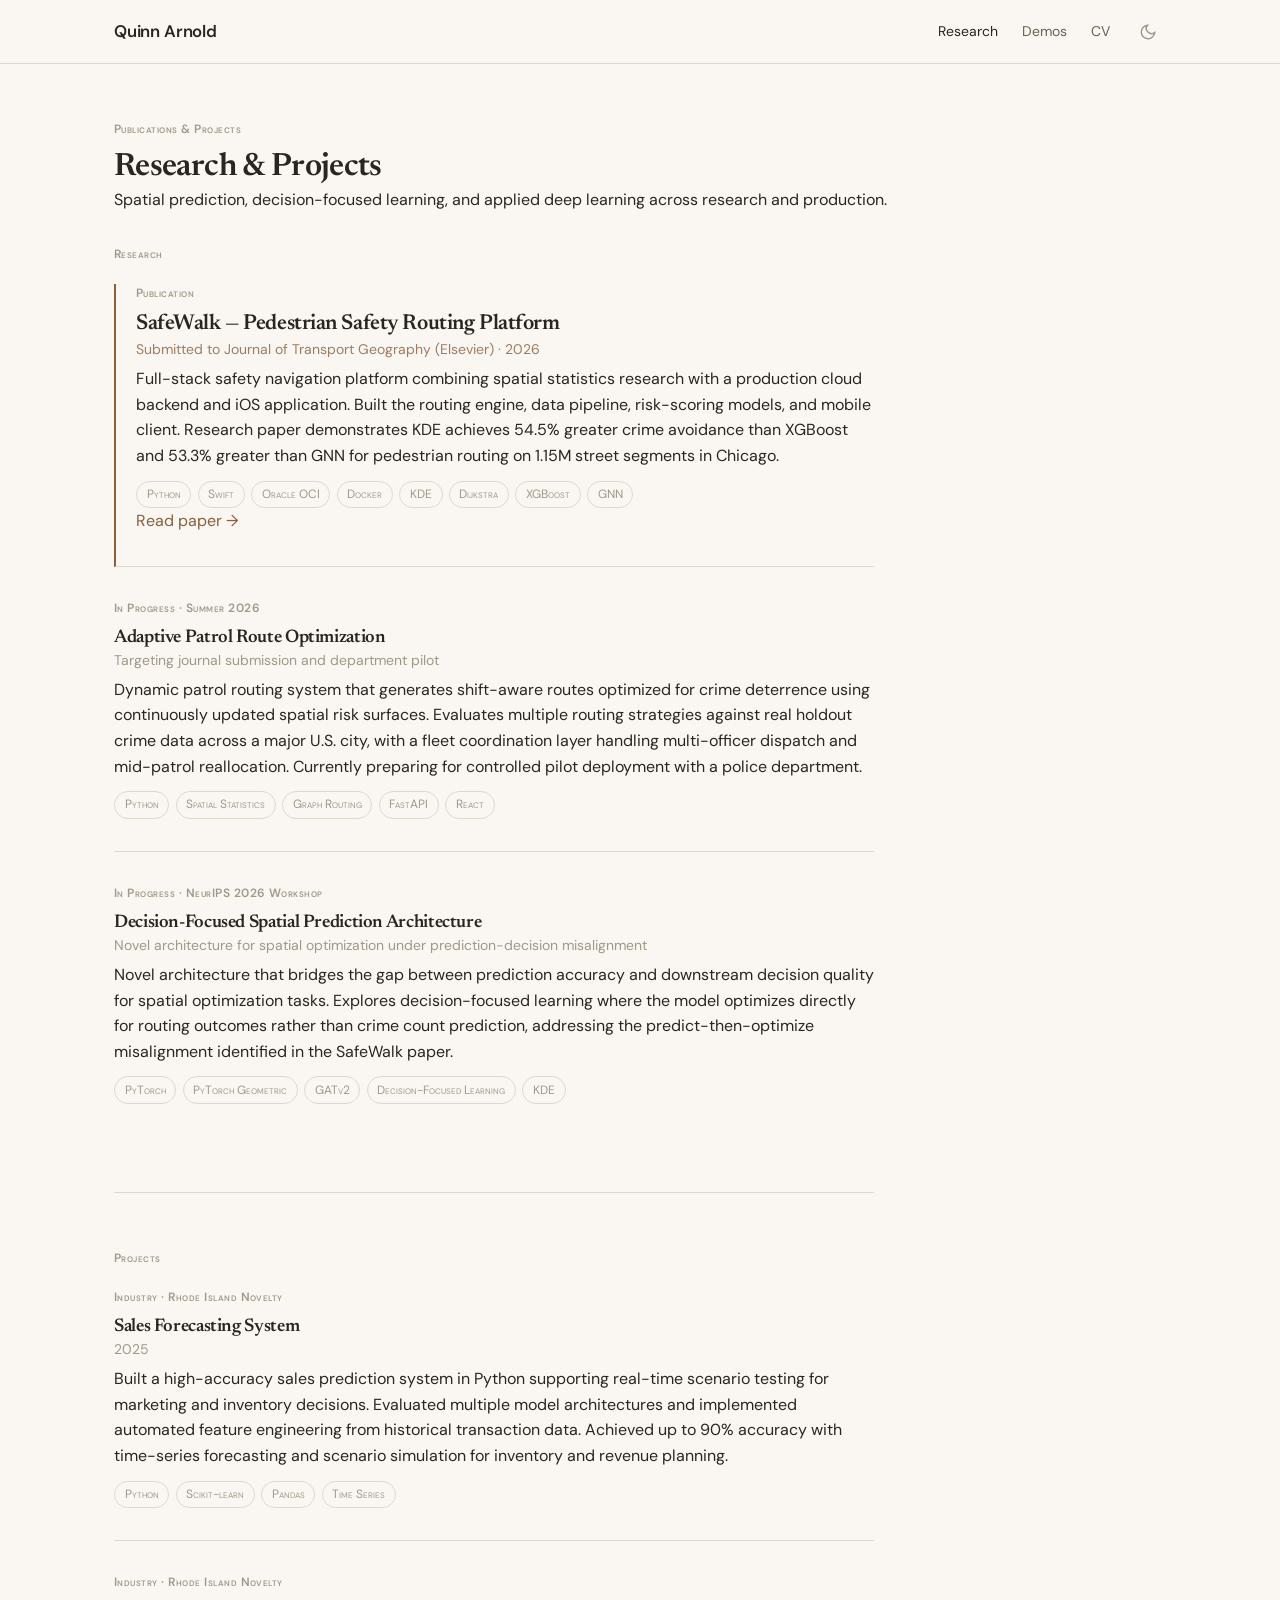
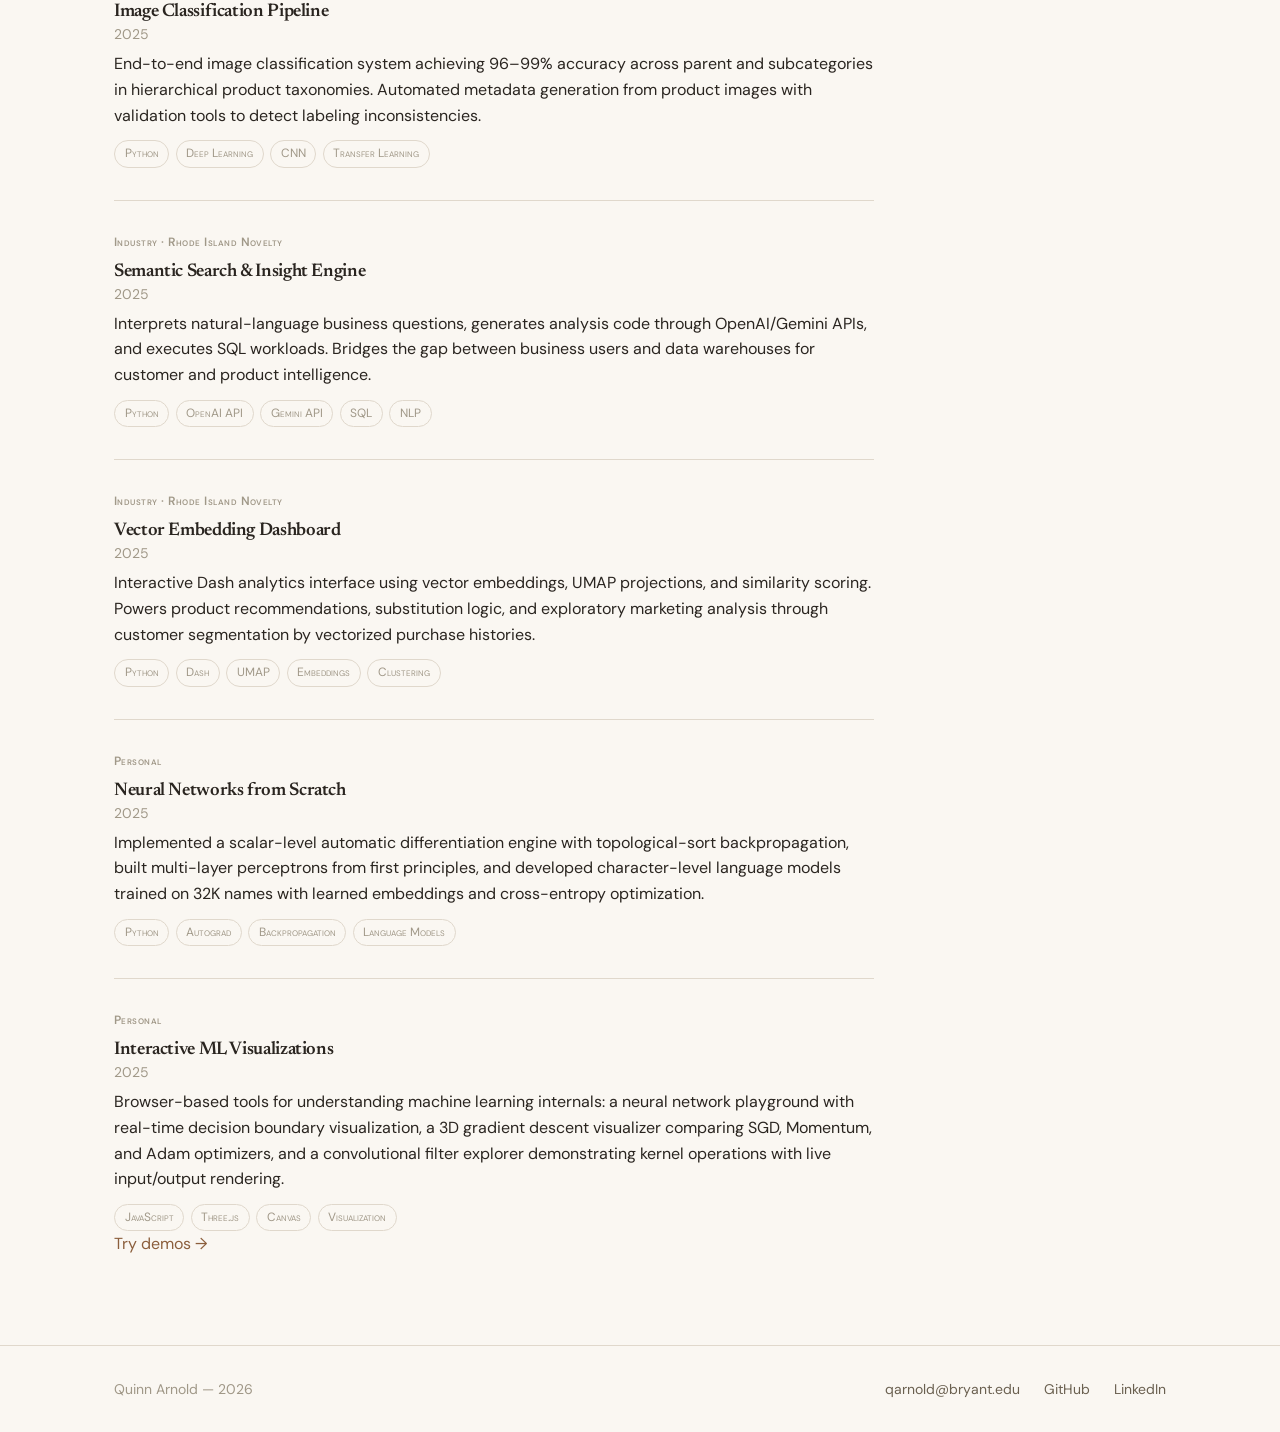
==== research.html @ 7c49edf8 "Initial commit" ====
<!DOCTYPE html>
<html lang="en">
<head>
  <meta charset="UTF-8">
  <meta name="viewport" content="width=device-width, initial-scale=1.0">
  <title>Research &amp; Projects — Quinn Arnold</title>
  <meta name="description" content="Quinn Arnold — research publications and projects in algorithms, architectures, and applied deep learning.">
  <link rel="icon" href="assets/favicon.svg" type="image/svg+xml">
  <link rel="preconnect" href="https://fonts.googleapis.com">
  <link rel="preconnect" href="https://fonts.gstatic.com" crossorigin>
  <link href="https://fonts.googleapis.com/css2?family=DM+Sans:wght@400;500;600&family=Newsreader:opsz,wght@6..72,400;6..72,600&family=JetBrains+Mono:wght@400&display=swap" rel="stylesheet">
  <link rel="stylesheet" href="css/styles.css">
</head>
<body>
  <a href="#main" class="skip-link">Skip to content</a>
  <header class="nav" id="nav"></header>

  <main id="main">

    <div class="page-header">
      <div class="container">
        <p class="section-label">Publications &amp; Projects</p>
        <h1>Research &amp; Projects</h1>
        <p class="subtitle">Spatial prediction, decision-focused learning, and applied deep learning across research and production.</p>
      </div>
    </div>

    <div class="container">

      <div class="research-section">
        <div class="research-section-head">
          <p class="section-label">Research</p>
        </div>
        <div class="research-list">

          <div class="research-entry featured">
            <p class="section-label">Publication</p>
            <h3>SafeWalk &mdash; Pedestrian Safety Routing Platform</h3>
            <p class="pub-meta">Submitted to Journal of Transport Geography (Elsevier) &middot; 2026</p>
            <p>Full-stack safety navigation platform combining spatial statistics research with a production cloud backend and iOS application. Built the routing engine, data pipeline, risk-scoring models, and mobile client. Research paper demonstrates KDE achieves 54.5% greater crime avoidance than XGBoost and 53.3% greater than GNN for pedestrian routing on 1.15M street segments in Chicago.</p>
            <div class="research-tech">
              <span class="tech-tag">Python</span>
              <span class="tech-tag">Swift</span>
              <span class="tech-tag">Oracle OCI</span>
              <span class="tech-tag">Docker</span>
              <span class="tech-tag">KDE</span>
              <span class="tech-tag">Dijkstra</span>
              <span class="tech-tag">XGBoost</span>
              <span class="tech-tag">GNN</span>
            </div>
            <a href="safewalk-paper.html" class="pub-link">Read paper &rarr;</a>
          </div>

          <div class="research-entry">
            <p class="section-label">In Progress &middot; Summer 2026</p>
            <h3>Adaptive Patrol Route Optimization</h3>
            <p class="pub-meta">Targeting journal submission and department pilot</p>
            <p>Dynamic patrol routing system that generates shift-aware routes optimized for crime deterrence using continuously updated spatial risk surfaces. Evaluates multiple routing strategies against real holdout crime data across a major U.S. city, with a fleet coordination layer handling multi-officer dispatch and mid-patrol reallocation. Currently preparing for controlled pilot deployment with a police department.</p>
            <div class="research-tech">
              <span class="tech-tag">Python</span>
              <span class="tech-tag">Spatial Statistics</span>
              <span class="tech-tag">Graph Routing</span>
              <span class="tech-tag">FastAPI</span>
              <span class="tech-tag">React</span>
            </div>
          </div>

          <div class="research-entry">
            <p class="section-label">In Progress &middot; NeurIPS 2026 Workshop</p>
            <h3>Decision-Focused Spatial Prediction Architecture</h3>
            <p class="pub-meta">Novel architecture for spatial optimization under prediction-decision misalignment</p>
            <p>Novel architecture that bridges the gap between prediction accuracy and downstream decision quality for spatial optimization tasks. Explores decision-focused learning where the model optimizes directly for routing outcomes rather than crime count prediction, addressing the predict-then-optimize misalignment identified in the SafeWalk paper.</p>
            <div class="research-tech">
              <span class="tech-tag">PyTorch</span>
              <span class="tech-tag">PyTorch Geometric</span>
              <span class="tech-tag">GATv2</span>
              <span class="tech-tag">Decision-Focused Learning</span>
              <span class="tech-tag">KDE</span>
            </div>
          </div>

        </div>
      </div>

      <div class="research-section">
        <div class="research-section-head">
          <p class="section-label">Projects</p>
        </div>
        <div class="research-list">

          <div class="research-entry">
            <p class="section-label">Industry &middot; Rhode Island Novelty</p>
            <h3>Sales Forecasting System</h3>
            <p class="pub-meta">2025</p>
            <p>Built a high-accuracy sales prediction system in Python supporting real-time scenario testing for marketing and inventory decisions. Evaluated multiple model architectures and implemented automated feature engineering from historical transaction data. Achieved up to 90% accuracy with time-series forecasting and scenario simulation for inventory and revenue planning.</p>
            <div class="research-tech">
              <span class="tech-tag">Python</span>
              <span class="tech-tag">Scikit-learn</span>
              <span class="tech-tag">Pandas</span>
              <span class="tech-tag">Time Series</span>
            </div>
          </div>

          <div class="research-entry">
            <p class="section-label">Industry &middot; Rhode Island Novelty</p>
            <h3>Image Classification Pipeline</h3>
            <p class="pub-meta">2025</p>
            <p>End-to-end image classification system achieving 96&ndash;99% accuracy across parent and subcategories in hierarchical product taxonomies. Automated metadata generation from product images with validation tools to detect labeling inconsistencies.</p>
            <div class="research-tech">
              <span class="tech-tag">Python</span>
              <span class="tech-tag">Deep Learning</span>
              <span class="tech-tag">CNN</span>
              <span class="tech-tag">Transfer Learning</span>
            </div>
          </div>

          <div class="research-entry">
            <p class="section-label">Industry &middot; Rhode Island Novelty</p>
            <h3>Semantic Search &amp; Insight Engine</h3>
            <p class="pub-meta">2025</p>
            <p>Interprets natural-language business questions, generates analysis code through OpenAI/Gemini APIs, and executes SQL workloads. Bridges the gap between business users and data warehouses for customer and product intelligence.</p>
            <div class="research-tech">
              <span class="tech-tag">Python</span>
              <span class="tech-tag">OpenAI API</span>
              <span class="tech-tag">Gemini API</span>
              <span class="tech-tag">SQL</span>
              <span class="tech-tag">NLP</span>
            </div>
          </div>

          <div class="research-entry">
            <p class="section-label">Industry &middot; Rhode Island Novelty</p>
            <h3>Vector Embedding Dashboard</h3>
            <p class="pub-meta">2025</p>
            <p>Interactive Dash analytics interface using vector embeddings, UMAP projections, and similarity scoring. Powers product recommendations, substitution logic, and exploratory marketing analysis through customer segmentation by vectorized purchase histories.</p>
            <div class="research-tech">
              <span class="tech-tag">Python</span>
              <span class="tech-tag">Dash</span>
              <span class="tech-tag">UMAP</span>
              <span class="tech-tag">Embeddings</span>
              <span class="tech-tag">Clustering</span>
            </div>
          </div>

          <div class="research-entry">
            <p class="section-label">Personal</p>
            <h3>Neural Networks from Scratch</h3>
            <p class="pub-meta">2025</p>
            <p>Implemented a scalar-level automatic differentiation engine with topological-sort backpropagation, built multi-layer perceptrons from first principles, and developed character-level language models trained on 32K names with learned embeddings and cross-entropy optimization.</p>
            <div class="research-tech">
              <span class="tech-tag">Python</span>
              <span class="tech-tag">Autograd</span>
              <span class="tech-tag">Backpropagation</span>
              <span class="tech-tag">Language Models</span>
            </div>
          </div>

          <div class="research-entry">
            <p class="section-label">Personal</p>
            <h3>Interactive ML Visualizations</h3>
            <p class="pub-meta">2025</p>
            <p>Browser-based tools for understanding machine learning internals: a neural network playground with real-time decision boundary visualization, a 3D gradient descent visualizer comparing SGD, Momentum, and Adam optimizers, and a convolutional filter explorer demonstrating kernel operations with live input/output rendering.</p>
            <div class="research-tech">
              <span class="tech-tag">JavaScript</span>
              <span class="tech-tag">Three.js</span>
              <span class="tech-tag">Canvas</span>
              <span class="tech-tag">Visualization</span>
            </div>
            <a href="demos.html" class="pub-link">Try demos &rarr;</a>
          </div>

        </div>
      </div>

    </div>

  </main>

  <footer class="footer" id="footer"></footer>

  <script src="js/components.js"></script>
  <script src="js/nav-toggle.js"></script>
  <script src="js/theme-toggle.js"></script>
</body>
</html>
---- css/styles.css ----
/* ============================================================
   DESIGN TOKENS
   ============================================================ */

:root {
  /* Colors — light mode */
  --bg: #faf7f2;
  --bg-subtle: #f3efe8;
  --text: #2a2520;
  --text-secondary: #6a6050;
  --text-muted: #a09888;
  --border: #e0d8cc;
  --accent: #8b5e3c;
  --accent-hover: #6d4a2e;

  /* Typography */
  --font-heading: 'Newsreader', Georgia, serif;
  --font-body: 'DM Sans', -apple-system, sans-serif;
  --font-mono: 'JetBrains Mono', monospace;

  /* Type scale */
  --text-xs: 0.75rem;
  --text-sm: 0.875rem;
  --text-base: 1rem;
  --text-lg: 1.125rem;
  --text-xl: clamp(1.375rem, 2.5vw, 1.625rem);
  --text-2xl: clamp(1.625rem, 3vw, 2rem);
  --text-3xl: clamp(2rem, 4vw, 2.75rem);

  /* Spacing */
  --space-xs: 0.5rem;
  --space-sm: 0.75rem;
  --space-md: 1.25rem;
  --space-lg: 2rem;
  --space-xl: 3.5rem;
  --space-2xl: 8rem;

  /* Layout */
  --max-width: 1100px;
  --nav-height: 64px;
  --radius: 6px;
  --radius-lg: 10px;
  --transition: 0.2s ease;
}

/* Dark mode — respects system preference unless overridden */
@media (prefers-color-scheme: dark) {
  :root:not([data-theme="light"]) {
    --bg: #151518;
    --bg-subtle: #1c1a1e;
    --text: #e0dcd4;
    --text-secondary: #8a8880;
    --text-muted: #5a5856;
    --border: #2a282c;
    --accent: #c4956c;
    --accent-hover: #d4a87c;
  }
}

/* Manual theme overrides */
[data-theme="dark"] {
  --bg: #151518;
  --bg-subtle: #1c1a1e;
  --text: #e0dcd4;
  --text-secondary: #8a8880;
  --text-muted: #5a5856;
  --border: #2a282c;
  --accent: #c4956c;
  --accent-hover: #d4a87c;
}

[data-theme="light"] {
  --bg: #faf7f2;
  --bg-subtle: #f3efe8;
  --text: #2a2520;
  --text-secondary: #6a6050;
  --text-muted: #a09888;
  --border: #e0d8cc;
  --accent: #8b5e3c;
  --accent-hover: #6d4a2e;
}

/* ============================================================
   RESET
   ============================================================ */

*, *::before, *::after {
  margin: 0;
  padding: 0;
  box-sizing: border-box;
}

html {
  scroll-behavior: smooth;
  -webkit-text-size-adjust: 100%;
}

body {
  font-family: var(--font-body);
  background: var(--bg);
  color: var(--text);
  line-height: 1.6;
  min-height: 100vh;
  overflow-x: hidden;
  -webkit-font-smoothing: antialiased;
}

a {
  color: var(--accent);
  text-decoration: none;
  transition: color var(--transition);
}

a:hover {
  color: var(--accent-hover);
}

img {
  max-width: 100%;
  height: auto;
  display: block;
}

ul, ol {
  list-style: none;
}

button {
  font-family: inherit;
  cursor: pointer;
  border: none;
  background: none;
  color: inherit;
}

/* ============================================================
   ACCESSIBILITY
   ============================================================ */

.skip-link {
  position: absolute;
  top: -100%;
  left: 0;
  padding: 0.5rem 1rem;
  background: var(--accent);
  color: var(--bg);
  font-family: var(--font-body);
  font-size: var(--text-sm);
  z-index: 9999;
  transition: top var(--transition);
}

.skip-link:focus {
  top: 0;
}

.sr-only {
  position: absolute;
  width: 1px;
  height: 1px;
  padding: 0;
  margin: -1px;
  overflow: hidden;
  clip: rect(0, 0, 0, 0);
  white-space: nowrap;
  border: 0;
}

:focus-visible {
  box-shadow: 0 0 0 2px var(--accent);
  outline: 2px solid transparent;
  border-radius: 2px;
}

/* ============================================================
   TYPOGRAPHY
   ============================================================ */

h1, h2, h3, h4 {
  font-family: var(--font-heading);
  font-weight: 600;
  line-height: 1.25;
  letter-spacing: -0.02em;
  color: var(--text);
}

h1 { font-size: var(--text-2xl); }
h2 { font-size: var(--text-xl); }
h3 { font-size: 1.15rem; }
h4 { font-size: var(--text-base); }

.section-label {
  font-family: var(--font-body);
  font-size: var(--text-xs);
  font-weight: 600;
  font-variant: small-caps;
  color: var(--text-muted);
  margin-bottom: 0.5rem;
  letter-spacing: 0.04em;
}

/* ============================================================
   LAYOUT
   ============================================================ */

.container {
  width: 100%;
  max-width: var(--max-width);
  margin: 0 auto;
  padding: 0 1.5rem;
}

/* ============================================================
   NAV
   ============================================================ */

.nav {
  position: fixed;
  top: 0;
  left: 0;
  right: 0;
  height: var(--nav-height);
  background: var(--bg);
  border-bottom: 1px solid var(--border);
  z-index: 1000;
  display: flex;
  align-items: center;
}

.nav .container {
  display: flex;
  align-items: center;
  justify-content: space-between;
}

.nav-name {
  font-family: var(--font-body);
  font-size: 1.05rem;
  font-weight: 600;
  color: var(--text);
  letter-spacing: -0.01em;
}

.nav-right {
  display: flex;
  align-items: center;
  gap: var(--space-md);
}

.nav-links {
  display: flex;
  gap: 1.5rem;
  align-items: center;
}

.nav-links a {
  font-size: var(--text-sm);
  color: var(--text-secondary);
  transition: color var(--transition);
}

.nav-links a:hover {
  color: var(--text);
}

.nav-links a.active {
  color: var(--text);
}

.theme-toggle {
  width: 36px;
  height: 36px;
  display: flex;
  align-items: center;
  justify-content: center;
  color: var(--text-muted);
  border-radius: var(--radius);
  transition: color var(--transition);
  flex-shrink: 0;
}

.theme-toggle:hover {
  color: var(--text);
}

.theme-icon-sun,
.theme-icon-moon {
  width: 18px;
  height: 18px;
  display: block;
}

.nav-toggle {
  display: none;
  flex-direction: column;
  gap: 5px;
  width: 44px;
  height: 44px;
  align-items: center;
  justify-content: center;
  flex-shrink: 0;
}

.nav-toggle span {
  display: block;
  width: 22px;
  height: 2px;
  background: var(--text);
  border-radius: 1px;
  transition: transform var(--transition), opacity var(--transition);
}

.nav-toggle.open span:nth-child(1) {
  transform: rotate(45deg) translate(5px, 5px);
}

.nav-toggle.open span:nth-child(2) {
  opacity: 0;
}

.nav-toggle.open span:nth-child(3) {
  transform: rotate(-45deg) translate(5px, -5px);
}

/* ============================================================
   FOOTER
   ============================================================ */

.footer {
  border-top: 1px solid var(--border);
  padding: var(--space-lg) 0;
  margin-top: var(--space-xl);
}

.footer .container {
  display: flex;
  justify-content: space-between;
  align-items: center;
}

.footer-text {
  font-size: var(--text-sm);
  color: var(--text-muted);
}

.footer-links {
  display: flex;
  gap: 1.5rem;
}

.footer-links a {
  font-size: var(--text-sm);
  color: var(--text-secondary);
}

/* ============================================================
   BUTTONS
   ============================================================ */

.btn {
  display: inline-flex;
  align-items: center;
  gap: 0.5rem;
  padding: 0.65rem 1.25rem;
  border-radius: var(--radius);
  font-family: var(--font-body);
  font-size: var(--text-sm);
  font-weight: 500;
  transition: all var(--transition);
  min-height: 44px;
}

.btn-primary {
  background: var(--accent);
  color: var(--bg);
}

.btn-primary:hover {
  background: var(--accent-hover);
  color: var(--bg);
}

.btn-outline {
  border: 1px solid var(--border);
  color: var(--text-secondary);
}

.btn-outline:hover {
  border-color: var(--accent);
  color: var(--text);
}

.btn-sm {
  padding: 0.4rem 0.875rem;
  font-size: var(--text-xs);
  min-height: 32px;
}

/* ============================================================
   PAGE HEADER
   ============================================================ */

.page-header {
  padding: calc(var(--nav-height) + var(--space-xl)) 0 var(--space-lg);
}

/* ============================================================
   HERO (LANDING PAGE)
   ============================================================ */

.hero {
  padding-top: calc(var(--nav-height) + var(--space-xl));
  padding-bottom: var(--space-xl);
}

.hero-grid {
  display: grid;
  grid-template-columns: 1fr 1fr;
  gap: var(--space-lg);
  align-items: center;
}

.hero-eyebrow {
  font-family: var(--font-body);
  font-size: var(--text-lg);
  font-weight: 600;
  color: var(--text);
  letter-spacing: -0.01em;
  margin-bottom: 0.35rem;
}

.hero-text h1 {
  font-size: clamp(2.25rem, 4.5vw, 3.25rem);
  font-weight: 400;
  margin-bottom: var(--space-sm);
}

.hero-role {
  font-size: var(--text-sm);
  color: var(--text-muted);
  margin-bottom: var(--space-md);
}

.hero-bio {
  font-size: var(--text-base);
  color: var(--text-secondary);
  line-height: 1.7;
  margin-bottom: var(--space-lg);
}

.hero-ctas {
  display: flex;
  gap: 0.75rem;
  flex-wrap: wrap;
}

.hero-viz {
  background: var(--bg-subtle);
  border: 1px solid var(--border);
  border-radius: var(--radius-lg);
  aspect-ratio: 4 / 3;
  cursor: pointer;
  position: relative;
  overflow: hidden;
}

.hero-viz canvas {
  display: block;
  width: 100%;
  height: 100%;
}

.hero-viz-caption {
  position: absolute;
  bottom: 0;
  left: 0;
  right: 0;
  padding: 0.5rem 0.75rem;
  font-size: var(--text-xs);
  color: var(--text-muted);
  background: linear-gradient(transparent, var(--bg-subtle));
}

/* ============================================================
   TWO-COLUMN SECTION
   ============================================================ */

.two-col {
  display: grid;
  grid-template-columns: 1fr 1fr;
  border-top: 1px solid var(--border);
}

.two-col-left {
  padding: var(--space-lg) var(--space-lg) var(--space-lg) 0;
  border-right: 1px solid var(--border);
}

.two-col-right {
  padding: var(--space-lg) 0 var(--space-lg) var(--space-lg);
}

/* ============================================================
   PUBLICATION ENTRIES
   ============================================================ */

.pub-list {
  display: flex;
  flex-direction: column;
  gap: var(--space-md);
}

.pub-entry {
  padding-bottom: var(--space-md);
  border-bottom: 1px solid var(--border);
}

.pub-entry:last-child {
  border-bottom: none;
}

.pub-title {
  font-family: var(--font-heading);
  font-weight: 600;
  font-size: var(--text-base);
  color: var(--text);
  margin-bottom: 0.25rem;
}

.pub-meta {
  font-size: var(--text-sm);
  color: var(--text-muted);
  margin-bottom: 0.35rem;
}

.pub-desc {
  font-size: var(--text-sm);
  color: var(--text-secondary);
  line-height: 1.6;
}

.pub-link {
  color: var(--accent);
  text-decoration: underline;
  text-decoration-color: transparent;
  transition: text-decoration-color var(--transition), color var(--transition);
}

.pub-link:hover {
  text-decoration-color: currentColor;
  color: var(--accent-hover);
}

/* ============================================================
   EXPERIENCE ENTRIES
   ============================================================ */

.exp-list {
  display: flex;
  flex-direction: column;
  gap: var(--space-md);
}

.exp-entry {
  padding-bottom: var(--space-md);
  border-bottom: 1px solid var(--border);
}

.exp-entry:last-child {
  border-bottom: none;
}

.exp-entry-title {
  font-family: var(--font-body);
  font-weight: 600;
  font-size: var(--text-base);
  color: var(--text);
  margin-bottom: 0.2rem;
}

.exp-entry-meta {
  font-size: var(--text-sm);
  color: var(--text-muted);
}

/* ============================================================
   INTERESTS SECTION
   ============================================================ */

.interests-section {
  border-top: 1px solid var(--border);
  padding: var(--space-lg) 0;
}

.interests-text {
  font-size: var(--text-base);
  color: var(--text-secondary);
  line-height: 1.8;
}

.interests-list {
  display: flex;
  flex-wrap: wrap;
  gap: 0.5rem 1.5rem;
  list-style: none;
}

.interests-list li {
  font-size: var(--text-sm);
  color: var(--text-secondary);
  position: relative;
  padding-left: 0.85rem;
}

.interests-list li::before {
  content: '';
  position: absolute;
  left: 0;
  top: 0.6em;
  width: 4px;
  height: 4px;
  border-radius: 50%;
  background: var(--accent);
  opacity: 0.6;
}

/* ============================================================
   RESEARCH PAGE
   ============================================================ */

.research-section {
  max-width: 760px;
}

.research-section + .research-section {
  margin-top: var(--space-xl);
  padding-top: var(--space-xl);
  border-top: 1px solid var(--border);
}

.research-section-head {
  margin-bottom: var(--space-md);
}

.research-list {
  display: flex;
  flex-direction: column;
  gap: var(--space-lg);
  max-width: 760px;
}

.research-entry {
  padding-bottom: var(--space-lg);
  border-bottom: 1px solid var(--border);
}

.research-entry:last-child {
  border-bottom: none;
}

.research-entry.featured {
  padding-left: 1.25rem;
  border-left: 2px solid var(--accent);
}

.research-entry.featured h3 {
  font-size: clamp(1.15rem, 2vw, 1.35rem);
}

.research-entry.featured .pub-meta {
  color: var(--accent);
  opacity: 0.8;
}

.research-tech {
  display: flex;
  flex-wrap: wrap;
  gap: 0.4rem;
  margin-top: 0.75rem;
}

.tech-tag {
  font-family: var(--font-body);
  font-size: var(--text-xs);
  font-variant: small-caps;
  padding: 0.2rem 0.6rem;
  border-radius: 999px;
  border: 1px solid var(--border);
  color: var(--text-muted);
}

/* ============================================================
   CV PAGE
   ============================================================ */

.cv-section {
  max-width: 760px;
  margin: 0 auto;
}

.timeline {
  position: relative;
  padding-left: 2rem;
}

.timeline::before {
  content: '';
  position: absolute;
  left: 0;
  top: 0;
  bottom: 0;
  width: 1px;
  background: var(--border);
}

.timeline-item {
  position: relative;
  padding-bottom: var(--space-lg);
}

.timeline-item:last-child {
  padding-bottom: 0;
}

.timeline-dot {
  position: absolute;
  left: -2rem;
  top: 0.3rem;
  width: 8px;
  height: 8px;
  border-radius: 50%;
  background: var(--text-muted);
  transform: translateX(-3px);
}

.timeline-dot.current {
  background: var(--accent);
}

.timeline-date {
  font-family: var(--font-body);
  font-size: var(--text-xs);
  color: var(--text-muted);
  margin-bottom: 0.4rem;
}

.timeline-entry h3 {
  font-family: var(--font-body);
  font-weight: 600;
  font-size: var(--text-base);
  color: var(--text);
  letter-spacing: 0;
  margin-bottom: 0.2rem;
}

.timeline-role {
  font-size: var(--text-sm);
  color: var(--text-secondary);
  margin-bottom: 0.15rem;
}

.timeline-location {
  font-size: var(--text-xs);
  color: var(--text-muted);
  margin-bottom: 0.6rem;
}

.timeline-entry ul {
  padding-left: 1rem;
}

.timeline-entry li {
  position: relative;
  padding-left: 0.75rem;
  margin-bottom: 0.35rem;
  font-size: var(--text-sm);
  color: var(--text-secondary);
  line-height: 1.6;
}

.timeline-entry li::before {
  content: '';
  position: absolute;
  left: 0;
  top: 0.6em;
  width: 4px;
  height: 4px;
  border-radius: 50%;
  background: var(--text-muted);
}

.education-section {
  margin-top: var(--space-lg);
}

.education-tags {
  display: flex;
  flex-wrap: wrap;
  gap: 0.4rem;
  margin-top: 0.5rem;
}

.education-tag {
  font-family: var(--font-body);
  font-size: var(--text-xs);
  font-variant: small-caps;
  padding: 0.2rem 0.6rem;
  border-radius: 999px;
  border: 1px solid var(--border);
  color: var(--text-muted);
}

.skills-grid {
  display: grid;
  grid-template-columns: 1fr 1fr;
  gap: var(--space-md) var(--space-lg);
  margin-top: var(--space-md);
}

.skills-group {
  display: flex;
  flex-direction: column;
  gap: 0.3rem;
}

.skills-label {
  font-family: var(--font-body);
  font-size: var(--text-xs);
  font-weight: 600;
  font-variant: small-caps;
  letter-spacing: 0.04em;
  color: var(--text-muted);
}

.skills-items {
  font-size: var(--text-sm);
  color: var(--text-secondary);
  line-height: 1.6;
}

.cv-contact {
  margin-top: var(--space-lg);
}

.cv-contact-links {
  display: flex;
  gap: var(--space-md);
  flex-wrap: wrap;
  margin-top: 0.5rem;
}

/* ============================================================
   DEMO HUB
   ============================================================ */

.demo-list {
  display: flex;
  flex-direction: column;
}

.demo-entry {
  padding: var(--space-md) 0;
  border-bottom: 1px solid var(--border);
}

.demo-entry:first-child {
  border-top: 1px solid var(--border);
}

.demo-entry h3 {
  font-size: var(--text-base);
  margin-bottom: 0.35rem;
}

.demo-entry h3 a {
  color: var(--text);
  font-family: var(--font-heading);
  font-weight: 600;
  transition: color var(--transition);
}

.demo-entry h3 a:hover {
  color: var(--accent);
}

.demo-entry p {
  font-size: var(--text-sm);
  color: var(--text-secondary);
  line-height: 1.6;
}

.demo-section {
  padding-bottom: var(--space-xl);
}

.pg-back-link {
  display: inline-block;
  font-family: var(--font-body);
  font-size: var(--text-sm);
  color: var(--text-muted);
  margin-bottom: var(--space-md);
  transition: color var(--transition);
}

.pg-back-link::before {
  content: '\2190  ';
}

.pg-back-link:hover {
  color: var(--accent);
}

/* ============================================================
   PLAYGROUND CONTROLS
   ============================================================ */

.playground-section {
  padding: 0 0 var(--space-xl);
}

.pg-controls {
  display: flex;
  flex-wrap: wrap;
  gap: 1.5rem;
  align-items: flex-start;
  background: var(--bg-subtle);
  border: 1px solid var(--border);
  border-radius: var(--radius-lg);
  padding: 1.25rem 1.5rem;
  margin-bottom: 1.5rem;
}

.pg-control-group {
  display: flex;
  flex-direction: column;
  gap: 0.5rem;
}

.pg-label {
  font-family: var(--font-body);
  font-size: var(--text-xs);
  font-variant: small-caps;
  font-weight: 600;
  letter-spacing: 0.04em;
  color: var(--text-muted);
}

.pg-dataset-btns {
  display: flex;
  gap: 0.35rem;
}

.pg-dataset-btn {
  padding: 0.4rem 0.75rem;
  font-size: var(--text-sm);
  font-family: var(--font-body);
  border-radius: var(--radius);
  background: transparent;
  border: 1px solid var(--border);
  color: var(--text-secondary);
  cursor: pointer;
  transition: all var(--transition);
  min-height: 44px;
}

.pg-dataset-btn:hover {
  border-color: var(--accent);
  color: var(--text);
}

.pg-dataset-btn.active {
  background: var(--accent);
  border-color: var(--accent);
  color: var(--bg);
}

.pg-layer-btns {
  display: flex;
  gap: 0.35rem;
}

.pg-btn-sm {
  padding: 0.35rem 0.65rem;
  font-size: var(--text-sm);
  font-family: var(--font-body);
  border-radius: var(--radius);
  background: transparent;
  border: 1px solid var(--border);
  color: var(--text-secondary);
  cursor: pointer;
  transition: all var(--transition);
  min-height: 44px;
  display: flex;
  align-items: center;
  justify-content: center;
}

.pg-btn-sm:hover {
  border-color: var(--accent);
  color: var(--text);
}

.pg-layer-neurons {
  display: flex;
  gap: 0.5rem;
  flex-wrap: wrap;
}

.layer-neuron-control {
  display: flex;
  align-items: center;
  gap: 0.25rem;
  border-radius: var(--radius);
  padding: 0.2rem 0.4rem;
}

.layer-label {
  font-family: var(--font-body);
  font-size: var(--text-xs);
  color: var(--text-muted);
  margin-right: 0.15rem;
}

.neuron-btn {
  width: 28px;
  height: 28px;
  font-size: var(--text-sm);
  font-family: var(--font-body);
  border-radius: var(--radius);
  background: transparent;
  border: 1px solid var(--border);
  color: var(--text-secondary);
  cursor: pointer;
  display: flex;
  align-items: center;
  justify-content: center;
  transition: all var(--transition);
  padding: 0;
}

.neuron-btn:hover {
  border-color: var(--accent);
  color: var(--text);
}

.neuron-count {
  font-family: var(--font-body);
  font-size: var(--text-sm);
  color: var(--accent);
  min-width: 16px;
  text-align: center;
}

.pg-select {
  padding: 0.4rem 0.65rem;
  font-size: var(--text-sm);
  font-family: var(--font-body);
  border-radius: var(--radius);
  background: var(--bg);
  border: 1px solid var(--border);
  color: var(--text);
  cursor: pointer;
}

.pg-select:focus-visible {
  box-shadow: 0 0 0 2px var(--accent);
  outline: 2px solid transparent;
}

.pg-slider {
  -webkit-appearance: none;
  appearance: none;
  width: 120px;
  height: 4px;
  background: var(--border);
  border-radius: 2px;
  outline: none;
}

.pg-slider:focus-visible {
  outline: 2px solid var(--accent);
  outline-offset: 2px;
}

.pg-slider::-webkit-slider-thumb {
  -webkit-appearance: none;
  appearance: none;
  width: 14px;
  height: 14px;
  border-radius: 50%;
  background: var(--accent);
  cursor: pointer;
}

.pg-slider::-moz-range-thumb {
  width: 14px;
  height: 14px;
  border-radius: 50%;
  background: var(--accent);
  cursor: pointer;
  border: none;
}

.pg-lr-value {
  font-size: var(--text-sm);
  color: var(--text-secondary);
}

.pg-playback {
  display: flex;
  gap: 0.35rem;
}

.pg-stats {
  flex-direction: row;
  gap: 1.5rem;
  align-items: flex-start;
  margin-left: auto;
}

.pg-stat {
  display: flex;
  flex-direction: column;
  gap: 0.25rem;
}

.pg-stat-value {
  font-size: 1.1rem;
  color: var(--accent);
}

.pg-canvases {
  display: grid;
  grid-template-columns: 1fr 1fr;
  gap: 1.5rem;
}

.pg-canvas-wrap {
  display: flex;
  flex-direction: column;
  gap: 0.5rem;
}

.pg-canvas-label {
  font-family: var(--font-body);
  font-size: var(--text-xs);
  font-variant: small-caps;
  font-weight: 600;
  letter-spacing: 0.04em;
  color: var(--text-muted);
}

.pg-canvas-container {
  aspect-ratio: 1;
  background: var(--bg-subtle);
  border: 1px solid var(--border);
  border-radius: var(--radius-lg);
  overflow: hidden;
  position: relative;
}

.pg-canvas-container canvas {
  display: block;
  width: 100%;
  height: 100%;
}

/* ============================================================
   GRADIENT DESCENT
   ============================================================ */

.gd-canvas-wrap {
  max-width: 800px;
  margin: 0 auto;
}

.gd-canvas-container {
  aspect-ratio: 4 / 3;
  background: var(--bg-subtle);
  border: 1px solid var(--border);
  border-radius: var(--radius-lg);
  overflow: hidden;
  position: relative;
  cursor: crosshair;
}

.gd-canvas-container canvas {
  display: block;
  width: 100%;
  height: 100%;
}

.gd-hint {
  text-align: center;
  font-size: var(--text-sm);
  color: var(--text-muted);
  margin-top: 0.75rem;
}

/* ============================================================
   CHECKBOXES (ACCESSIBLE)
   ============================================================ */

.pg-checkbox-group {
  display: flex;
  gap: 0.75rem;
}

.pg-checkbox-label {
  display: flex;
  align-items: center;
  gap: 0.35rem;
  font-size: var(--text-sm);
  color: var(--text-secondary);
  cursor: pointer;
}

.pg-checkbox-label input[type="checkbox"] {
  /* Hidden accessibly — not display:none */
  position: absolute;
  width: 1px;
  height: 1px;
  padding: 0;
  margin: -1px;
  overflow: hidden;
  clip: rect(0, 0, 0, 0);
  white-space: nowrap;
  border: 0;
}

.pg-checkbox-dot {
  width: 12px;
  height: 12px;
  border-radius: 3px;
  border: 2px solid var(--border);
  transition: all var(--transition);
  flex-shrink: 0;
}

.pg-checkbox-label input:checked + .pg-checkbox-dot {
  border-color: transparent;
}

.pg-checkbox-label input:checked + .pg-checkbox-dot.sgd {
  background: var(--accent);
}

.pg-checkbox-label input:checked + .pg-checkbox-dot.momentum {
  background: #5a8a6a;
}

.pg-checkbox-label input:checked + .pg-checkbox-dot.adam {
  background: #8a7a5a;
}

.pg-checkbox-label input:focus-visible + .pg-checkbox-dot {
  box-shadow: 0 0 0 2px var(--accent);
}

/* ============================================================
   KERNEL DISPLAY
   ============================================================ */

.kernel-display {
  background: var(--bg-subtle);
  border: 1px solid var(--border);
  border-radius: var(--radius-lg);
  padding: 1.25rem 1.5rem;
  margin-top: 1rem;
}

.kernel-display-label {
  font-family: var(--font-body);
  font-size: var(--text-xs);
  font-variant: small-caps;
  font-weight: 600;
  letter-spacing: 0.04em;
  color: var(--text-muted);
  margin-bottom: 0.75rem;
}

.kernel-grid {
  display: grid;
  grid-template-columns: repeat(3, 1fr);
  gap: 4px;
  max-width: 200px;
}

.kernel-cell {
  aspect-ratio: 1;
  display: flex;
  align-items: center;
  justify-content: center;
  font-family: var(--font-mono);
  font-size: var(--text-sm);
  color: var(--text-secondary);
  background: var(--bg);
  border: 1px solid var(--border);
  border-radius: 4px;
}

.kernel-cell.positive {
  color: var(--accent);
}

.kernel-cell.negative {
  color: #c05a5a;
}

.kernel-input {
  width: 100%;
  height: 100%;
  background: var(--bg);
  border: 1px solid var(--border);
  border-radius: 4px;
  color: var(--text);
  font-family: var(--font-mono);
  font-size: var(--text-sm);
  text-align: center;
  padding: 0;
}

.kernel-input:focus-visible {
  box-shadow: 0 0 0 2px var(--accent);
  outline: 2px solid transparent;
  border-color: transparent;
}

/* ============================================================
   PAPER PAGE
   ============================================================ */

.paper-layout {
  display: grid;
  grid-template-columns: 220px 1fr;
  gap: 3rem;
  max-width: var(--max-width);
  margin: 0 auto;
  padding: calc(var(--nav-height) + var(--space-lg)) 1.5rem var(--space-xl);
}

.paper-toc {
  position: sticky;
  top: calc(var(--nav-height) + 2rem);
  align-self: start;
  max-height: calc(100vh - var(--nav-height) - 4rem);
  overflow-y: auto;
}

.paper-toc h4 {
  font-family: var(--font-body);
  font-size: var(--text-xs);
  font-variant: small-caps;
  font-weight: 600;
  letter-spacing: 0.04em;
  color: var(--text-muted);
  margin-bottom: 1rem;
}

.paper-toc a {
  display: block;
  font-family: var(--font-body);
  font-size: var(--text-sm);
  color: var(--text-secondary);
  padding: 0.35rem 0;
  padding-left: 0.75rem;
  border-left: 2px solid var(--border);
  transition: color var(--transition), border-color var(--transition);
}

.paper-toc a:hover,
.paper-toc a.active {
  color: var(--text);
  border-left-color: var(--accent);
}

.paper-toc a.sub {
  padding-left: 1.5rem;
  font-size: var(--text-xs);
}

.paper-content {
  max-width: 760px;
}

.paper-header {
  margin-bottom: 3rem;
  padding-bottom: 2rem;
  border-bottom: 1px solid var(--border);
}

.paper-header h1 {
  font-family: var(--font-heading);
  font-size: var(--text-2xl);
  line-height: 1.3;
  font-weight: 600;
  margin-bottom: 1rem;
}

.paper-meta {
  color: var(--text-secondary);
  font-size: var(--text-sm);
  margin-bottom: 1rem;
}

.paper-keywords {
  display: flex;
  flex-wrap: wrap;
  gap: 0.4rem;
}

.paper-keywords span {
  font-family: var(--font-body);
  font-size: var(--text-xs);
  font-variant: small-caps;
  padding: 0.2rem 0.6rem;
  border-radius: 999px;
  border: 1px solid var(--border);
  color: var(--text-muted);
}

.paper-content h2 {
  font-family: var(--font-heading);
  font-size: var(--text-xl);
  margin-top: 3rem;
  margin-bottom: 1rem;
  padding-top: 1rem;
  color: var(--text);
}

.paper-content h3 {
  font-family: var(--font-heading);
  font-size: 1.15rem;
  margin-top: 2rem;
  margin-bottom: 0.75rem;
  color: var(--text);
}

.paper-content p {
  font-family: var(--font-body);
  color: var(--text-secondary);
  font-size: var(--text-base);
  line-height: 1.8;
  margin-bottom: 1.25rem;
}

.paper-content .math-block {
  background: var(--bg-subtle);
  border: 1px solid var(--border);
  border-radius: var(--radius);
  padding: 1.25rem 1.5rem;
  margin: 1.5rem 0;
  overflow-x: auto;
  text-align: center;
  font-size: 1rem;
}

.paper-content table {
  width: 100%;
  border-collapse: collapse;
  margin: 1.5rem 0;
  font-size: var(--text-sm);
}

.paper-content thead {
  background: var(--bg-subtle);
}

.paper-content th {
  font-family: var(--font-body);
  font-weight: 600;
  text-align: left;
  padding: 0.75rem 1rem;
  border-bottom: 2px solid var(--border);
  color: var(--text);
  font-size: var(--text-sm);
}

.paper-content td {
  padding: 0.65rem 1rem;
  border-bottom: 1px solid var(--border);
  color: var(--text-secondary);
}

.paper-content tbody tr:hover {
  background: var(--bg-subtle);
}

.paper-content figure {
  margin: 2rem 0;
  background: var(--bg-subtle);
  border: 1px solid var(--border);
  border-radius: var(--radius-lg);
  padding: 1.5rem;
  text-align: center;
}

.paper-content figure img {
  margin: 0 auto 1rem;
  border-radius: var(--radius);
  max-width: 100%;
}

.paper-content figcaption {
  font-family: var(--font-body);
  font-size: var(--text-sm);
  color: var(--text-muted);
  line-height: 1.5;
}

.paper-content .figure-placeholder {
  width: 100%;
  height: 300px;
  background: var(--bg-subtle);
  border-radius: var(--radius);
  display: flex;
  align-items: center;
  justify-content: center;
  color: var(--text-muted);
  font-size: var(--text-sm);
  margin-bottom: 1rem;
}

.paper-content .references {
  margin-top: 3rem;
  padding-top: 2rem;
  border-top: 1px solid var(--border);
}

.paper-content .references p {
  font-size: var(--text-sm);
  padding-left: 2rem;
  text-indent: -2rem;
  margin-bottom: 0.75rem;
}

.paper-download {
  display: inline-flex;
  align-items: center;
  gap: 0.5rem;
  margin-top: 1rem;
}

.toc-toggle {
  display: none;
  width: 100%;
  padding: 0.75rem 1rem;
  background: var(--bg-subtle);
  border: 1px solid var(--border);
  border-radius: var(--radius);
  color: var(--text);
  font-family: var(--font-body);
  font-size: var(--text-sm);
  text-align: left;
  margin-bottom: 1rem;
  min-height: 44px;
}

.toc-toggle::after {
  content: '+';
  float: right;
}

.toc-toggle.open::after {
  content: '-';
}

/* ============================================================
   RESPONSIVE
   ============================================================ */

@media (max-width: 1024px) {
  .paper-layout {
    grid-template-columns: 1fr;
  }

  .paper-toc {
    position: static;
    max-height: none;
  }

  .paper-toc.collapsed {
    display: none;
  }

  .toc-toggle {
    display: block;
  }

  .pg-controls {
    gap: 1rem;
  }

  .pg-stats {
    margin-left: 0;
  }
}

@media (max-width: 768px) {
  .nav-links {
    display: none;
    position: fixed;
    top: var(--nav-height);
    left: 0;
    right: 0;
    bottom: 0;
    background: var(--bg);
    flex-direction: column;
    align-items: center;
    justify-content: center;
    gap: 2.5rem;
    z-index: 999;
  }

  .nav-links.open {
    display: flex;
  }

  .nav-links a {
    font-size: var(--text-lg);
  }

  .nav-toggle {
    display: flex;
  }

  .hero-grid {
    grid-template-columns: 1fr;
  }

  .hero-viz {
    order: -1;
  }

  .two-col {
    grid-template-columns: 1fr;
  }

  .two-col-left {
    border-right: none;
    border-bottom: 1px solid var(--border);
    padding: var(--space-lg) 0;
  }

  .two-col-right {
    padding: var(--space-lg) 0;
  }

  .pg-canvases {
    grid-template-columns: 1fr;
  }

  .pg-controls {
    gap: 1rem;
  }

  .pg-stats {
    margin-left: 0;
    flex-direction: row;
    gap: 1.5rem;
  }

  .pg-slider {
    width: 100px;
  }

  .footer .container {
    flex-direction: column;
    gap: 1rem;
    text-align: center;
  }

  .skills-grid {
    grid-template-columns: 1fr;
  }

  .research-entry.featured {
    padding-left: 1rem;
  }
}

@media (max-width: 480px) {
  .container {
    padding: 0 1rem;
  }

  .hero-text h1 {
    font-size: clamp(1.75rem, 5vw, 2rem);
  }

  .hero-ctas {
    flex-direction: column;
  }

  .btn {
    justify-content: center;
  }

  .pg-dataset-btns {
    flex-wrap: wrap;
  }

  .pg-slider {
    width: 80px;
  }
}

/* ============================================================
   REDUCED MOTION
   ============================================================ */

@media (prefers-reduced-motion: reduce) {
  html {
    scroll-behavior: auto;
  }

  *, *::before, *::after {
    transition-duration: 0.01ms !important;
    animation-duration: 0.01ms !important;
  }
}
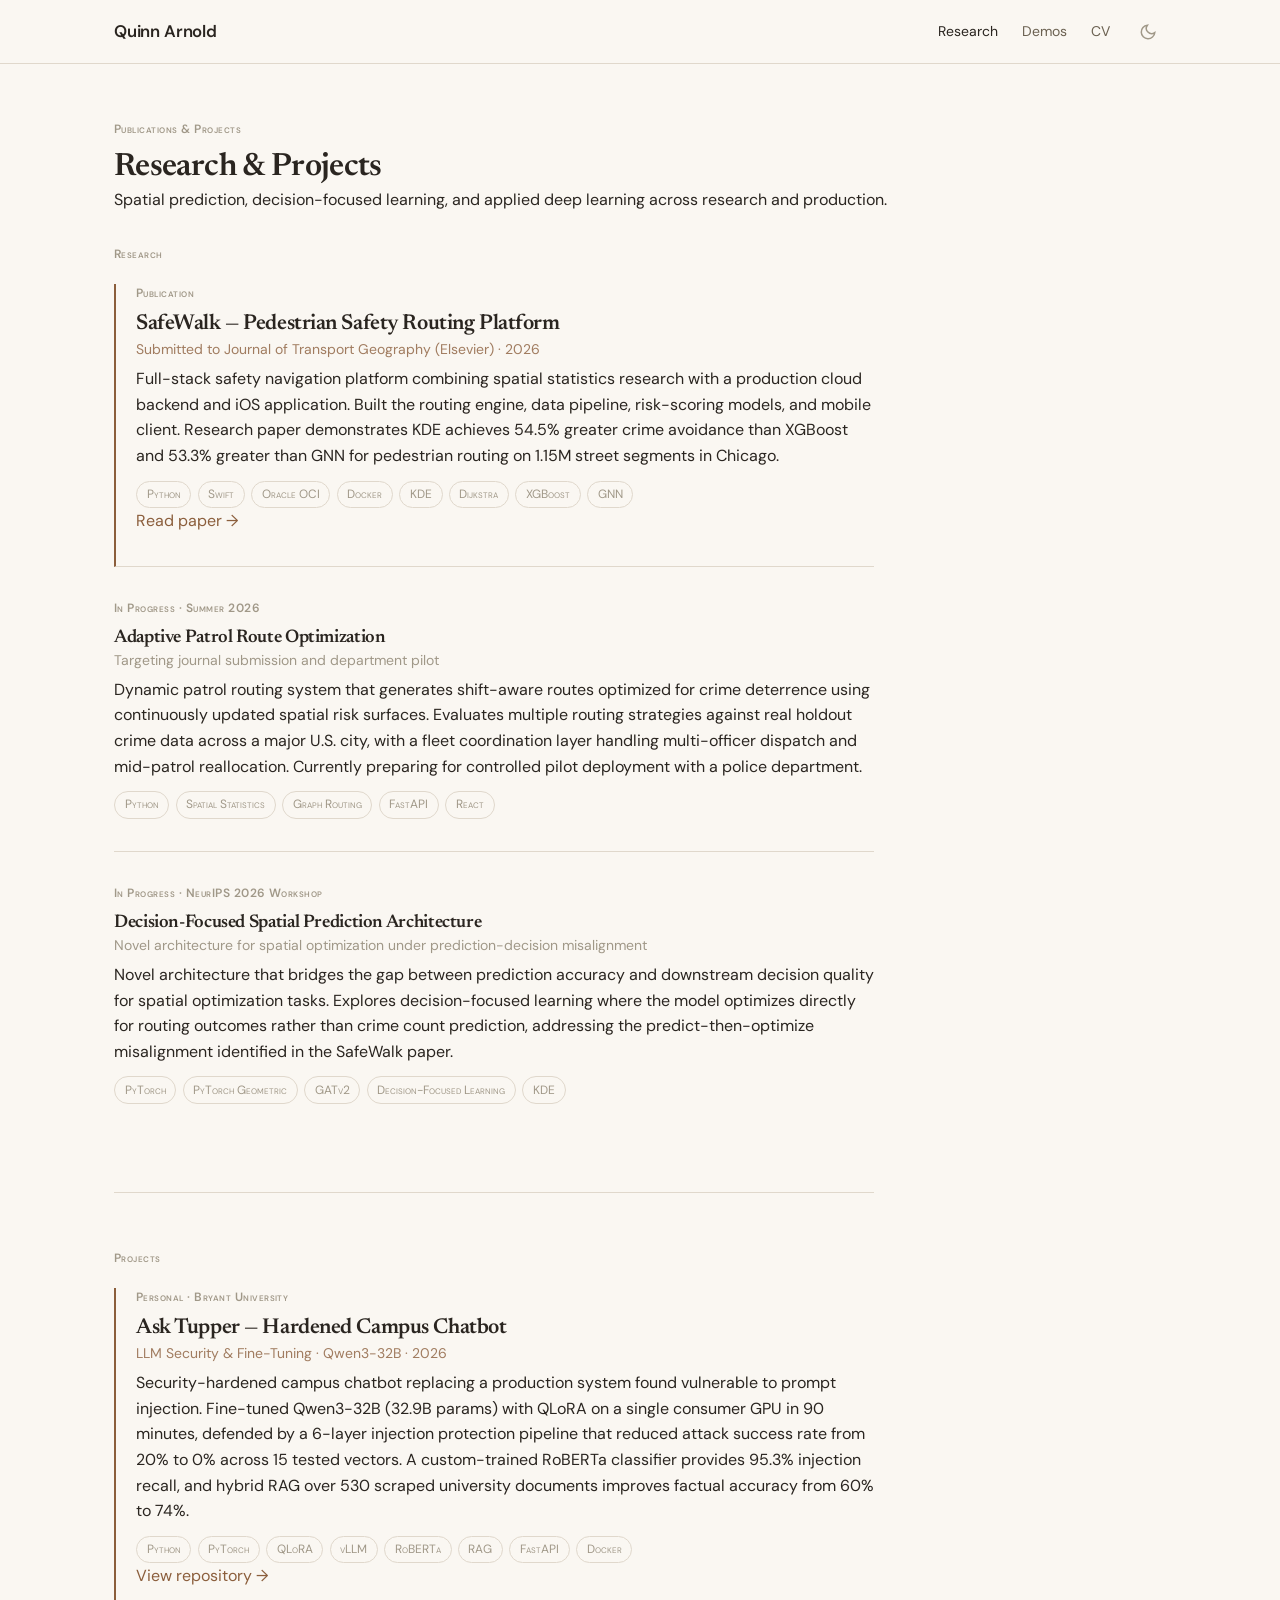
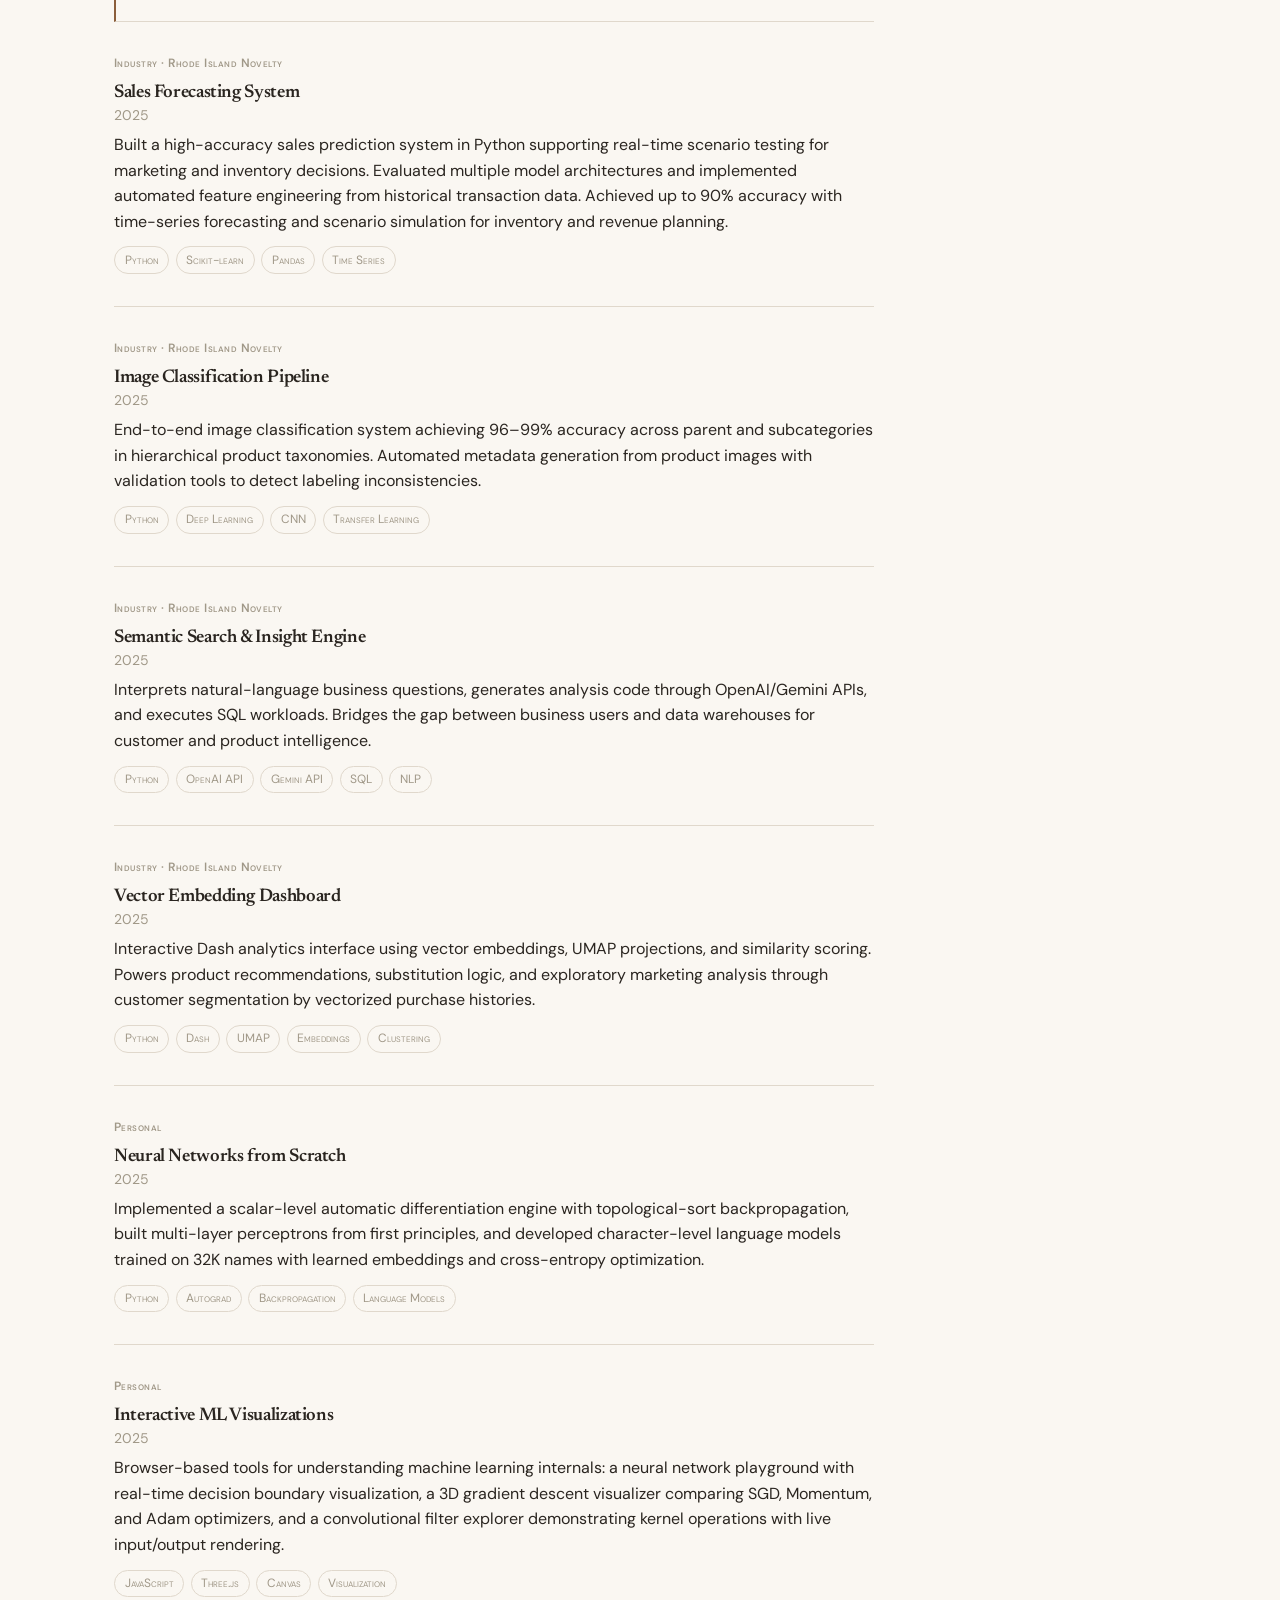
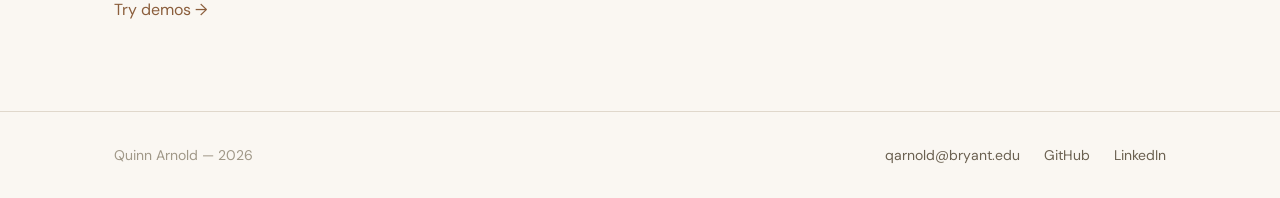
==== commit ed9d5dca: "Research update with new LLM prompt injection defense project" ====
--- a/research.html
+++ b/research.html
@@ -88,6 +88,24 @@
         </div>
         <div class="research-list">
 
+          <div class="research-entry featured">
+            <p class="section-label">Personal &middot; Bryant University</p>
+            <h3>Ask Tupper &mdash; Hardened Campus Chatbot</h3>
+            <p class="pub-meta">LLM Security &amp; Fine-Tuning &middot; Qwen3-32B &middot; 2026</p>
+            <p>Security-hardened campus chatbot replacing a production system found vulnerable to prompt injection. Fine-tuned Qwen3-32B (32.9B params) with QLoRA on a single consumer GPU in 90 minutes, defended by a 6-layer injection protection pipeline that reduced attack success rate from 20% to 0% across 15 tested vectors. A custom-trained RoBERTa classifier provides 95.3% injection recall, and hybrid RAG over 530 scraped university documents improves factual accuracy from 60% to 74%.</p>
+            <div class="research-tech">
+              <span class="tech-tag">Python</span>
+              <span class="tech-tag">PyTorch</span>
+              <span class="tech-tag">QLoRA</span>
+              <span class="tech-tag">vLLM</span>
+              <span class="tech-tag">RoBERTa</span>
+              <span class="tech-tag">RAG</span>
+              <span class="tech-tag">FastAPI</span>
+              <span class="tech-tag">Docker</span>
+            </div>
+            <a href="https://github.com/quinnarnold/llm-injection-defense" class="pub-link">View repository &rarr;</a>
+          </div>
+
           <div class="research-entry">
             <p class="section-label">Industry &middot; Rhode Island Novelty</p>
             <h3>Sales Forecasting System</h3>
